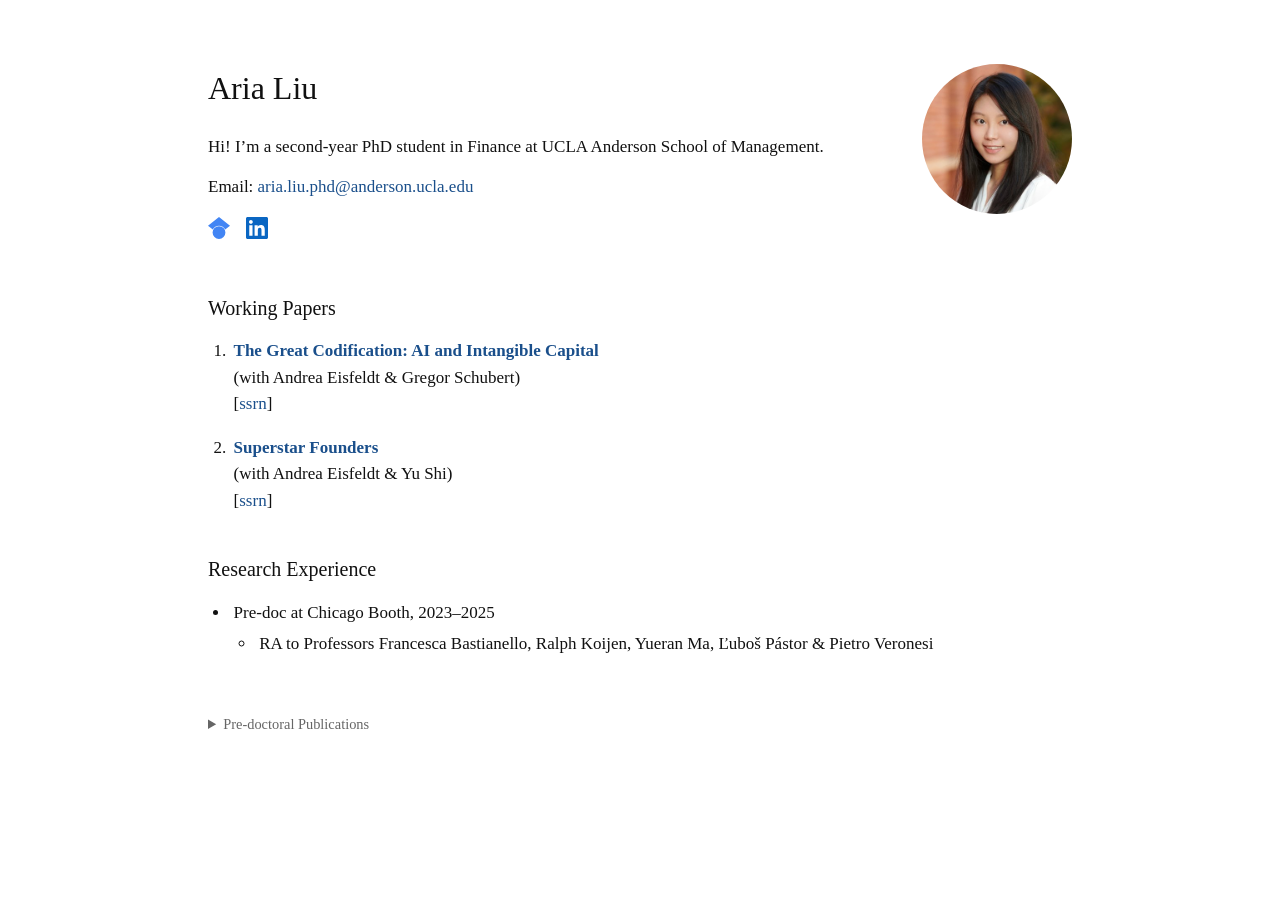
==== index.html @ 4afa7c13 "ERJ entry: with English summary Co-Authored-By: Claude Opus 5.5 <noreply@anthropic.com>" ====
<!doctype html>
<html lang="en">
<head>
<meta charset="utf-8">
<meta name="viewport" content="width=device-width, initial-scale=1">
<title>Aria Liu</title>
<meta name="description" content="Aria Liu, PhD student in Finance at UCLA Anderson School of Management.">
<link rel="stylesheet" href="style.css">
<!-- Google Analytics (property "arialiu") -->
<script async src="https://www.googletagmanager.com/gtag/js?id=G-X3K20Y1VHK"></script>
<script>
  window.dataLayer = window.dataLayer || [];
  function gtag(){dataLayer.push(arguments);}
  gtag('js', new Date());
  // Anonymous visitor number per browser; "?me" marks Aria's own browsers, "?notme" undoes it.
  var vid = '', me = location.protocol === 'file:';
  try {
    vid = localStorage.getItem('al_vid') || '';
    if (!vid) { vid = Math.random().toString(36).slice(2, 8); localStorage.setItem('al_vid', vid); }
    var q = location.search;
    if (/[?&]me(=|&|$)/.test(q)) localStorage.setItem('al_me', '1');
    if (/[?&]notme(=|&|$)/.test(q)) localStorage.removeItem('al_me');
    if (localStorage.getItem('al_me') === '1') me = true;
  } catch (e) {}
  gtag('config', 'G-X3K20Y1VHK', { user_properties: { visitor_id: vid || 'none', is_aria: me ? 'yes' : 'no' } });
</script>
</head>
<body>
<main>

<header class="top">
  <div>
    <h1>Aria Liu</h1>
    <p>Hi! I&rsquo;m a second-year PhD student in Finance at UCLA Anderson School of Management.</p>
    <p>Email: <a href="mailto:aria.liu.phd@anderson.ucla.edu">aria.liu.phd@anderson.ucla.edu</a></p>
    <p class="icons">
      <a class="scholar" href="https://scholar.google.com/citations?user=wVMeEU0AAAAJ&amp;hl=en" aria-label="Google Scholar" title="Google Scholar" target="_blank" rel="noopener">
        <svg viewBox="0 0 24 24" aria-hidden="true"><path d="M5.242 13.769L0 9.5 12 0l12 9.5-5.242 4.269C17.548 11.249 14.978 9.5 12 9.5c-2.977 0-5.548 1.748-6.758 4.269zM12 10a7 7 0 1 0 0 14 7 7 0 0 0 0-14z"/></svg>
      </a>
      <a class="linkedin" href="https://www.linkedin.com/in/aria-liu-715979328/" aria-label="LinkedIn" title="LinkedIn" target="_blank" rel="noopener">
        <svg viewBox="0 0 24 24" aria-hidden="true"><path d="M20.447 20.452h-3.554v-5.569c0-1.328-.027-3.037-1.852-3.037-1.853 0-2.136 1.445-2.136 2.939v5.667H9.351V9h3.414v1.561h.046c.477-.9 1.637-1.85 3.37-1.85 3.601 0 4.267 2.37 4.267 5.455v6.286zM5.337 7.433c-1.144 0-2.063-.926-2.063-2.065 0-1.138.92-2.063 2.063-2.063 1.14 0 2.064.925 2.064 2.063 0 1.139-.925 2.065-2.064 2.065zm1.782 13.019H3.555V9h3.564v11.452zM22.225 0H1.771C.792 0 0 .774 0 1.729v20.542C0 23.227.792 24 1.771 24h20.451C23.2 24 24 23.227 24 22.271V1.729C24 .774 23.2 0 22.222 0h.003z"/></svg>
      </a>
    </p>
  </div>
  <img src="photo.jpg" alt="Aria Liu" width="150" height="203">
</header>

<h2>Working Papers</h2>
<ol>
  <li><b><a href="https://papers.ssrn.com/sol3/papers.cfm?abstract_id=7435743" target="_blank" rel="noopener">The Great Codification: AI and Intangible Capital</a></b><br>
      (with Andrea Eisfeldt &amp; Gregor Schubert)<br>
      [<a href="https://papers.ssrn.com/sol3/papers.cfm?abstract_id=7435743" target="_blank" rel="noopener">ssrn</a>]</li>
  <li><b><a href="https://papers.ssrn.com/sol3/papers.cfm?abstract_id=5780462" target="_blank" rel="noopener">Superstar Founders</a></b><br>
      (with Andrea Eisfeldt &amp; Yu Shi)<br>
      [<a href="https://papers.ssrn.com/sol3/papers.cfm?abstract_id=5780462" target="_blank" rel="noopener">ssrn</a>]</li>
</ol>

<h2>Research Experience</h2>
<ul>
  <li>Pre-doc at Chicago Booth, 2023&ndash;2025
    <ul>
      <li>RA to Professors Francesca Bastianello, Ralph Koijen, Yueran Ma, &#317;ubo&scaron; P&aacute;stor &amp; Pietro Veronesi</li>
    </ul>
  </li>
</ul>

<details class="small foot">
  <summary>Pre-doctoral Publications</summary>
  <ol>
    <li><b><a href="covid-abstract.pdf" target="_blank" rel="noopener">The Impact of COVID-19 on the Chinese Labor Market: A Comprehensive Analysis Based on the Individual Tracking Survey</a></b><br>
        (with F. Cai &amp; D. Zhang)<br>
        <i>Economic Research Journal</i> 56 (2021): 4&ndash;21. In Chinese, with English summary.</li>
    <li><b><a href="https://doi.org/10.1016/j.chieco.2024.102132" target="_blank" rel="noopener">Working Mothers&rsquo; Dilemma during the COVID-19 Pandemic: Evidence from China</a></b><br>
        (with D. Zhang &amp; Y. Zhao)<br>
        <i>China Economic Review</i> 84 (2024): 102132.</li>
    <li><b><a href="https://doi.org/10.1186/s13561-022-00400-z" target="_blank" rel="noopener">Health Shock, Medical Insurance and Financial Asset Allocation: Evidence from CHFS in China</a></b><br>
        (with Y. Hao &amp; Z. Lu)<br>
        <i>Health Economics Review</i> 12 (2022): 52.</li>
  </ol>
</details>

</main>
</body>
</html>
---- style.css ----
:root { color-scheme: light dark; --fg: #111; --muted: #666; --bg: #fff; --link: #1a4f8b; --line: #ccc; }
@media (prefers-color-scheme: dark) {
  :root { --fg: #e6e6e6; --muted: #9a9a9a; --bg: #161616; --link: #8fb8e8; --line: #444; }
}
body { margin: 0; background: var(--bg); color: var(--fg);
       font: 17px/1.55 Georgia, "Times New Roman", serif; }
main { max-width: 54rem; margin: 0 auto; padding: 4rem 1.5rem; }
h1 { font-size: 2rem; font-weight: normal; margin: 0 0 1.25rem; }
h2 { font-size: 1.25rem; font-weight: normal; color: var(--fg); margin: 2.5rem 0 .9rem; }
p { margin: 0 0 .9rem; }
a { color: var(--link); text-decoration: none; }
a:hover { text-decoration: underline; }
ol, ul { padding-left: 1.4rem; margin: 0; }
ul ul { margin-top: .3rem; }
ul ul li { margin: 0; }
li { margin: 0 0 1.1rem; padding-left: .2rem; }
.small { font-size: .9rem; color: var(--muted); }
.small a { color: var(--muted); text-decoration: underline; }
.foot { margin-top: 3.5rem; }
.pres { display: block; font-size: .9rem; line-height: 1.4; color: var(--muted); margin: .15rem 0; }
h1.paper { font-size: 1.5rem; line-height: 1.3; }
summary { cursor: pointer; }
details[open] summary { margin-bottom: 1rem; }
.top { display: flex; justify-content: space-between; align-items: flex-start; gap: 2rem; }
.top img { flex: none; width: 150px; height: 150px; border-radius: 50%; object-fit: cover; object-position: 50% 4%; }
.icons { margin-top: 1rem; display: flex; gap: 1rem; }
.icons a { color: var(--muted); line-height: 0; }
.icons a.scholar { color: #4285F4; }
.icons a.linkedin { color: #0A66C2; }
.icons a:hover { opacity: .75; }
.icons svg { width: 22px; height: 22px; fill: currentColor; }
@media (max-width: 560px) {
  .top { flex-direction: column-reverse; gap: 1.25rem; }
  .top img { width: 120px; height: 120px; }
}
.small b a { text-decoration-thickness: 1px; text-underline-offset: 3px; text-decoration-color: var(--line); }
.small b a:hover { text-decoration-color: currentColor; }
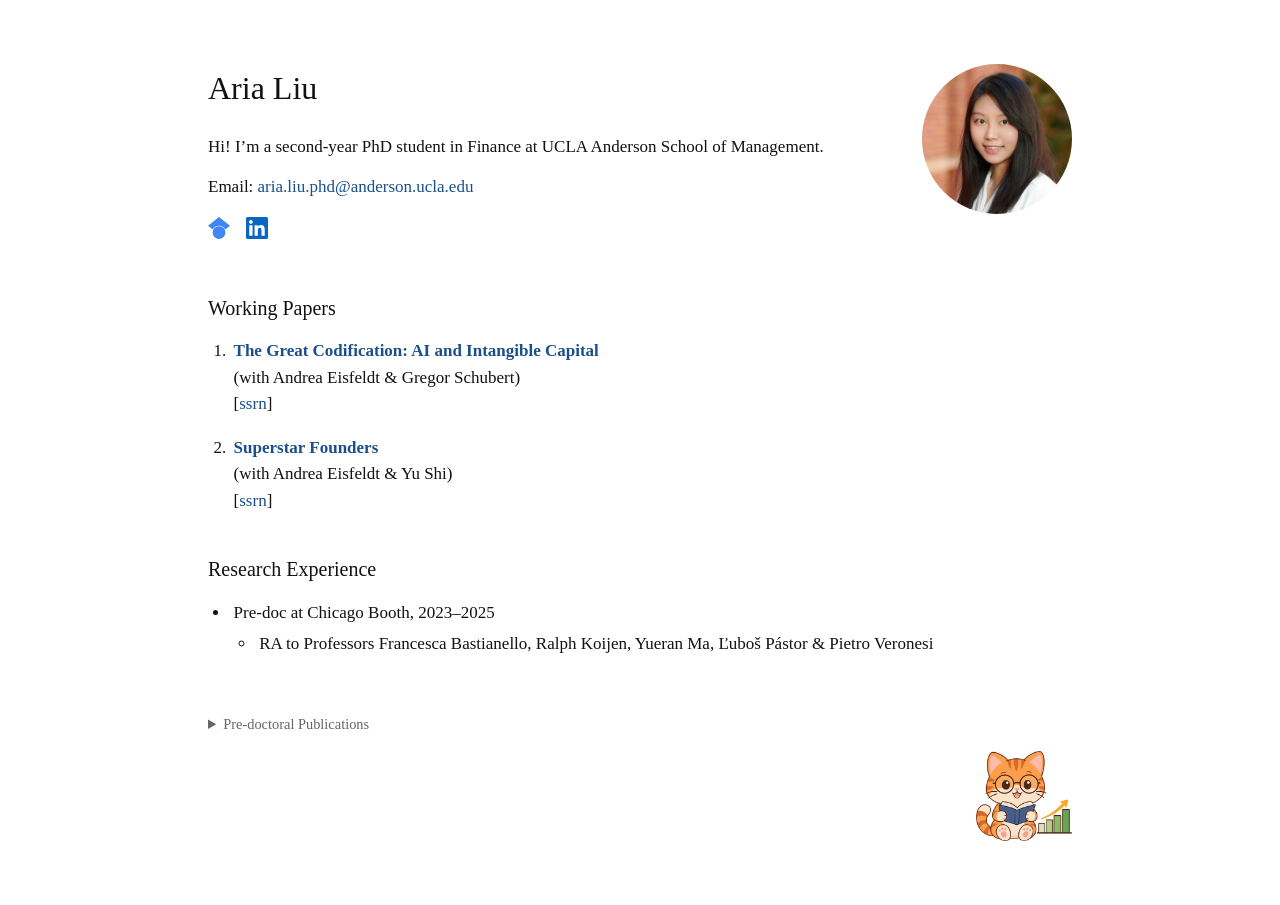
==== commit b3df5777: "Add a small cat (ChatGPT-made) at the bottom right and a cat-face tab icon Co-Authored-By: Claude Op" ====
--- a/index.html
+++ b/index.html
@@ -6,6 +6,8 @@
 <title>Aria Liu</title>
 <meta name="description" content="Aria Liu, PhD student in Finance at UCLA Anderson School of Management.">
 <link rel="stylesheet" href="style.css">
+<link rel="icon" type="image/png" href="favicon.png">
+<link rel="apple-touch-icon" href="apple-touch-icon.png">
 <!-- Google Analytics (property "arialiu") -->
 <script async src="https://www.googletagmanager.com/gtag/js?id=G-X3K20Y1VHK"></script>
 <script>
@@ -70,15 +72,17 @@
     <li><b><a href="covid-abstract.pdf" target="_blank" rel="noopener">The Impact of COVID-19 on the Chinese Labor Market: A Comprehensive Analysis Based on the Individual Tracking Survey</a></b><br>
         (with F. Cai &amp; D. Zhang)<br>
         <i>Economic Research Journal</i> 56 (2021): 4&ndash;21. In Chinese, with English summary.</li>
-    <li><b><a href="https://doi.org/10.1016/j.chieco.2024.102132" target="_blank" rel="noopener">Working Mothers&rsquo; Dilemma during the COVID-19 Pandemic: Evidence from China</a></b><br>
+    <li><b><a href="https://doi.org/10.1016/j.chieco.2024.102132" target="_blank" rel="noopener">Working Mothers&rsquo; Dilemma during the COVID-19 Pandemic</a></b><br>
         (with D. Zhang &amp; Y. Zhao)<br>
         <i>China Economic Review</i> 84 (2024): 102132.</li>
-    <li><b><a href="https://doi.org/10.1186/s13561-022-00400-z" target="_blank" rel="noopener">Health Shock, Medical Insurance and Financial Asset Allocation: Evidence from CHFS in China</a></b><br>
+    <li><b><a href="https://doi.org/10.1186/s13561-022-00400-z" target="_blank" rel="noopener">Health Shock, Medical Insurance and Financial Asset Allocation</a></b><br>
         (with Y. Hao &amp; Z. Lu)<br>
         <i>Health Economics Review</i> 12 (2022): 52.</li>
   </ol>
 </details>
 
+<p class="cat"><img src="cat.png" alt="" width="96" height="90"></p>
+
 </main>
 </body>
 </html>
--- a/style.css
+++ b/style.css
@@ -35,3 +35,5 @@
 }
 .small b a { text-decoration-thickness: 1px; text-underline-offset: 3px; text-decoration-color: var(--line); }
 .small b a:hover { text-decoration-color: currentColor; }
+.cat { text-align: right; margin: 1rem 0 0; line-height: 0; }
+.cat img { width: 96px; height: auto; }
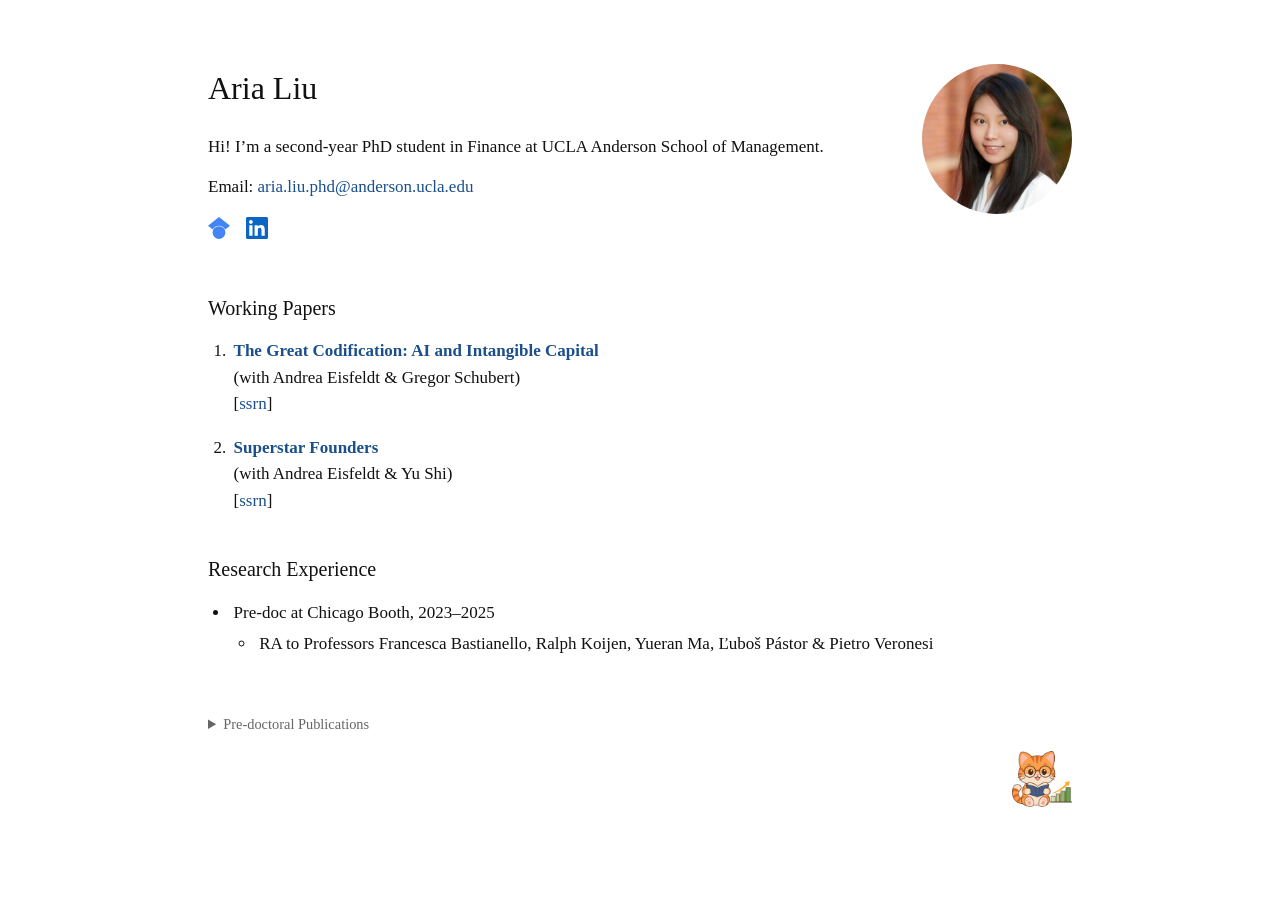
==== commit 1e8bb2d1: "Cat smaller: 96px -> 60px Co-Authored-By: Claude Opus 5.5 <noreply@anthropic.com>" ====
--- a/index.html
+++ b/index.html
@@ -81,7 +81,7 @@
   </ol>
 </details>
 
-<p class="cat"><img src="cat.png" alt="" width="96" height="90"></p>
+<p class="cat"><img src="cat.png" alt="" width="60" height="56"></p>
 
 </main>
 </body>
--- a/style.css
+++ b/style.css
@@ -36,4 +36,4 @@
 .small b a { text-decoration-thickness: 1px; text-underline-offset: 3px; text-decoration-color: var(--line); }
 .small b a:hover { text-decoration-color: currentColor; }
 .cat { text-align: right; margin: 1rem 0 0; line-height: 0; }
-.cat img { width: 96px; height: auto; }
+.cat img { width: 60px; height: auto; }
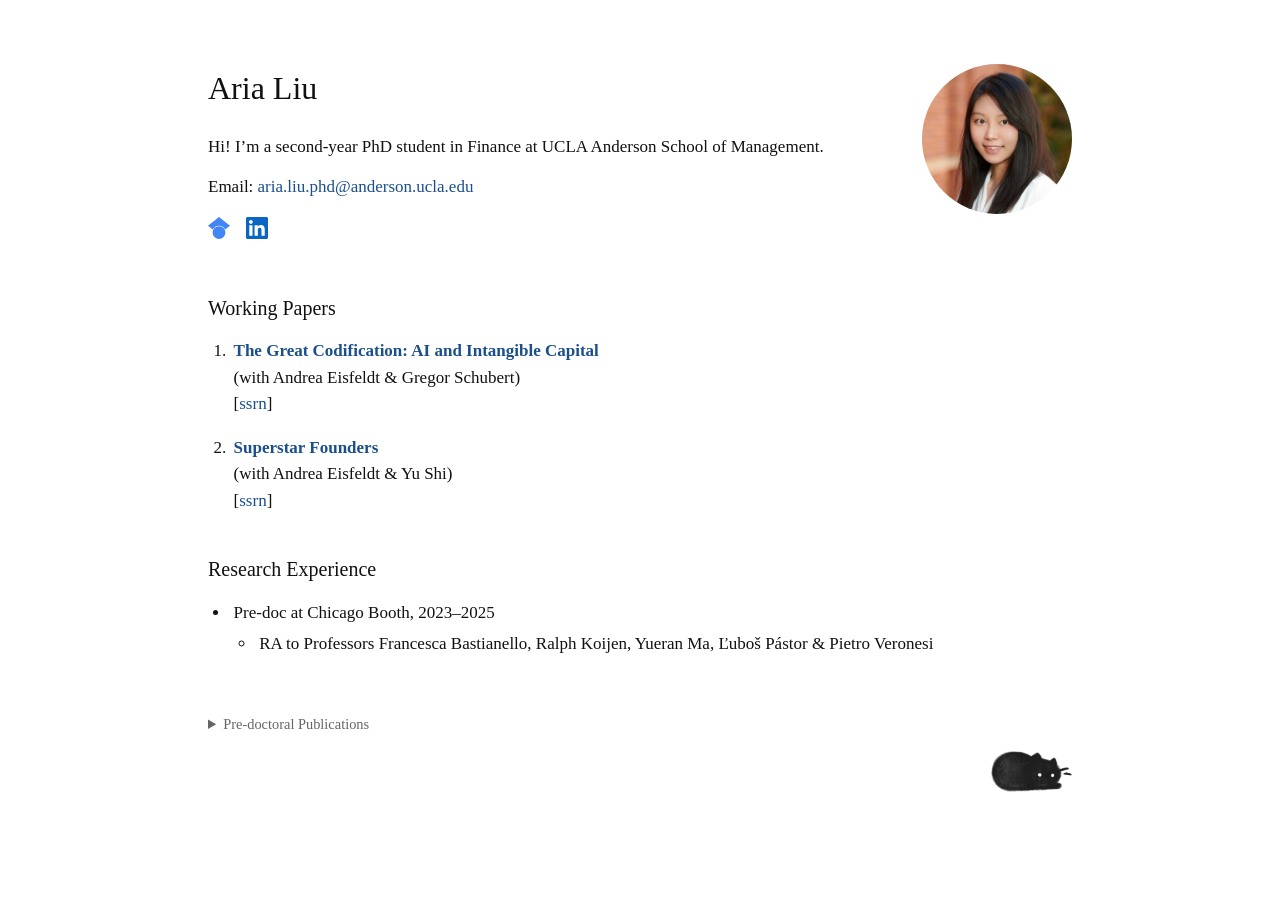
==== commit 1198117d: "Random black cat (one of five) at the bottom right Co-Authored-By: Claude Opus 5.5 <noreply@anthropi" ====
--- a/index.html
+++ b/index.html
@@ -81,7 +81,16 @@
   </ol>
 </details>
 
-<p class="cat"><img src="cat.png" alt="" width="60" height="56"></p>
+<p class="cat" id="cat"></p>
+<script>
+  // One of five cats at random on each visit.
+  (function () {
+    var cats = [['loaf', 81, 41], ['long', 46, 73], ['headphones', 55, 62], ['box', 70, 47], ['sleeping', 76, 45]];
+    var c = cats[Math.floor(Math.random() * cats.length)], img = new Image();
+    img.src = 'cats/cat_' + c[0] + '.png'; img.width = c[1]; img.height = c[2]; img.alt = '';
+    document.getElementById('cat').appendChild(img);
+  })();
+</script>
 
 </main>
 </body>
--- a/style.css
+++ b/style.css
@@ -36,4 +36,5 @@
 .small b a { text-decoration-thickness: 1px; text-underline-offset: 3px; text-decoration-color: var(--line); }
 .small b a:hover { text-decoration-color: currentColor; }
 .cat { text-align: right; margin: 1rem 0 0; line-height: 0; }
-.cat img { width: 60px; height: auto; }
+.cat img { height: auto; }
+@media (prefers-color-scheme: dark) { .cat img { background: #f4f3ef; border-radius: 6px; padding: 4px 6px; } }
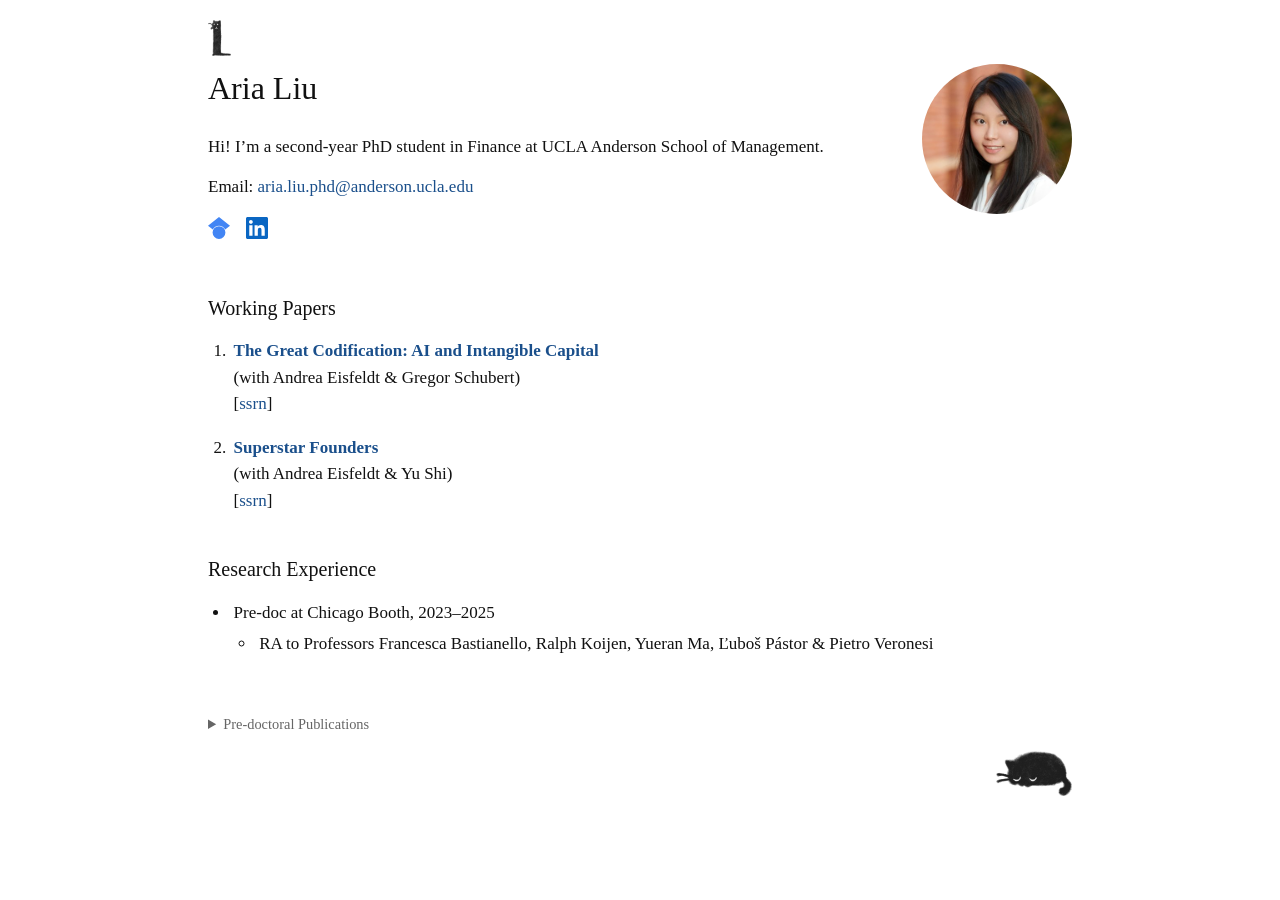
==== commit 392898b6: "Second, smaller random cat at the top left Co-Authored-By: Claude Opus 5.5 <noreply@anthropic.com>" ====
--- a/index.html
+++ b/index.html
@@ -32,6 +32,7 @@
 
 <header class="top">
   <div>
+    <p class="cat-top" id="cat-top"></p>
     <h1>Aria Liu</h1>
     <p>Hi! I&rsquo;m a second-year PhD student in Finance at UCLA Anderson School of Management.</p>
     <p>Email: <a href="mailto:aria.liu.phd@anderson.ucla.edu">aria.liu.phd@anderson.ucla.edu</a></p>
@@ -83,12 +84,17 @@
 
 <p class="cat" id="cat"></p>
 <script>
-  // One of five cats at random on each visit.
+  // Two different cats of the five at random on each visit: a small one at the top left, one at the bottom right.
   (function () {
     var cats = [['loaf', 81, 41], ['long', 46, 73], ['headphones', 55, 62], ['box', 70, 47], ['sleeping', 76, 45]];
-    var c = cats[Math.floor(Math.random() * cats.length)], img = new Image();
-    img.src = 'cats/cat_' + c[0] + '.png'; img.width = c[1]; img.height = c[2]; img.alt = '';
-    document.getElementById('cat').appendChild(img);
+    var i = Math.floor(Math.random() * 5), j = (i + 1 + Math.floor(Math.random() * 4)) % 5;
+    function put(id, c, s) {
+      var img = new Image();
+      img.src = 'cats/cat_' + c[0] + '.png'; img.width = Math.round(c[1] * s); img.height = Math.round(c[2] * s); img.alt = '';
+      document.getElementById(id).appendChild(img);
+    }
+    put('cat-top', cats[i], 0.5);
+    put('cat', cats[j], 1);
   })();
 </script>
 
--- a/style.css
+++ b/style.css
@@ -22,7 +22,7 @@
 summary { cursor: pointer; }
 details[open] summary { margin-bottom: 1rem; }
 .top { display: flex; justify-content: space-between; align-items: flex-start; gap: 2rem; }
-.top img { flex: none; width: 150px; height: 150px; border-radius: 50%; object-fit: cover; object-position: 50% 4%; }
+.top > img { flex: none; width: 150px; height: 150px; border-radius: 50%; object-fit: cover; object-position: 50% 4%; }
 .icons { margin-top: 1rem; display: flex; gap: 1rem; }
 .icons a { color: var(--muted); line-height: 0; }
 .icons a.scholar { color: #4285F4; }
@@ -31,10 +31,13 @@
 .icons svg { width: 22px; height: 22px; fill: currentColor; }
 @media (max-width: 560px) {
   .top { flex-direction: column-reverse; gap: 1.25rem; }
-  .top img { width: 120px; height: 120px; }
+  .top > img { width: 120px; height: 120px; }
 }
 .small b a { text-decoration-thickness: 1px; text-underline-offset: 3px; text-decoration-color: var(--line); }
 .small b a:hover { text-decoration-color: currentColor; }
 .cat { text-align: right; margin: 1rem 0 0; line-height: 0; }
 .cat img { height: auto; }
-@media (prefers-color-scheme: dark) { .cat img { background: #f4f3ef; border-radius: 6px; padding: 4px 6px; } }
+@media (prefers-color-scheme: dark) { .cat img, .cat-top img { background: #f4f3ef; border-radius: 6px; padding: 4px 6px; } }
+.cat-top { position: relative; height: 0; margin: 0; line-height: 0; }
+.cat-top img { position: absolute; left: 0; bottom: .5rem; height: auto; }
+@media (max-width: 560px) { .cat-top { height: auto; margin: 0 0 .4rem; } .cat-top img { position: static; } }
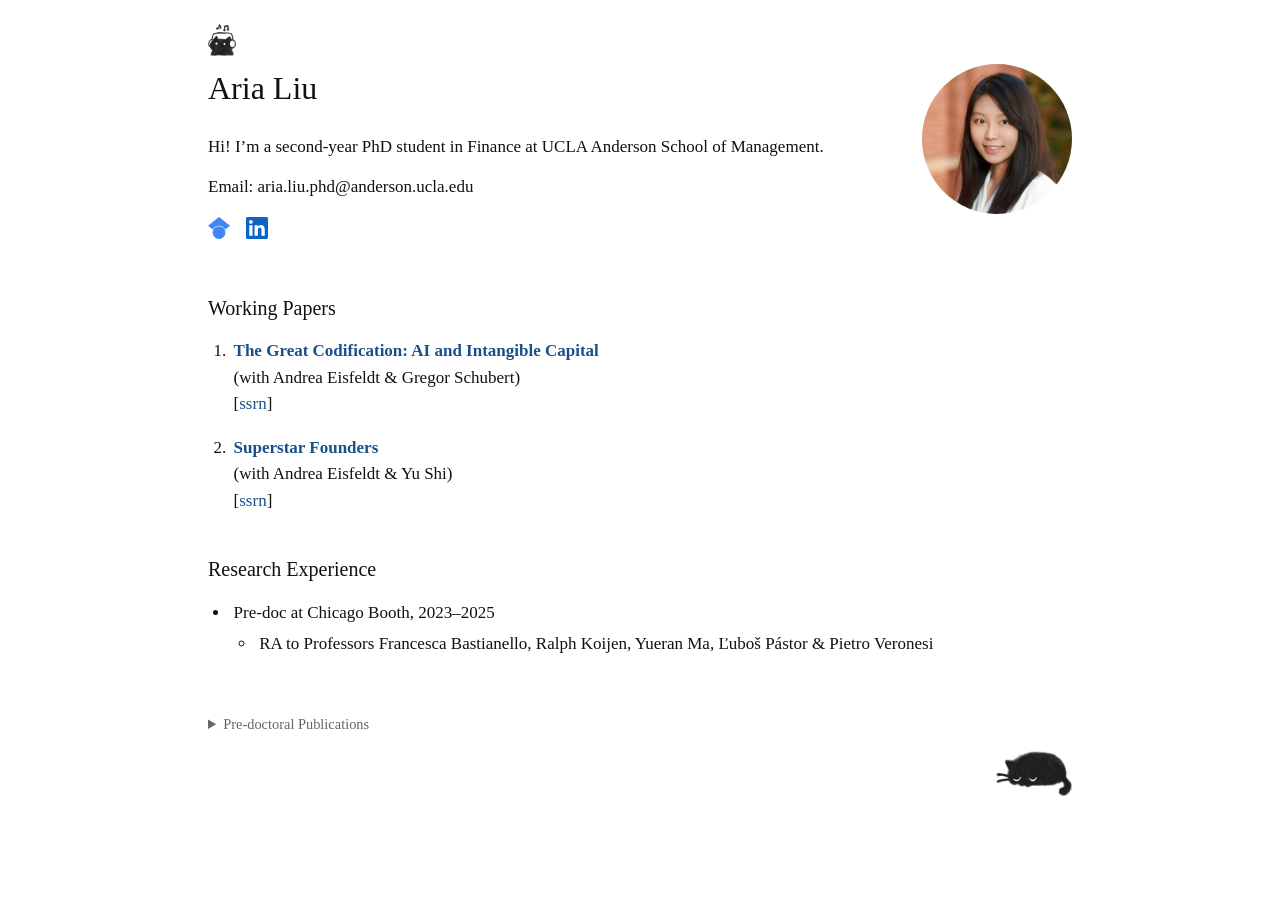
==== commit e8dca5eb: "Email address as plain text, no mailto link Co-Authored-By: Claude Opus 5.5 <noreply@anthropic.com>" ====
--- a/index.html
+++ b/index.html
@@ -35,7 +35,7 @@
     <p class="cat-top" id="cat-top"></p>
     <h1>Aria Liu</h1>
     <p>Hi! I&rsquo;m a second-year PhD student in Finance at UCLA Anderson School of Management.</p>
-    <p>Email: <a href="mailto:aria.liu.phd@anderson.ucla.edu">aria.liu.phd@anderson.ucla.edu</a></p>
+    <p>Email: aria.liu.phd@anderson.ucla.edu</p>
     <p class="icons">
       <a class="scholar" href="https://scholar.google.com/citations?user=wVMeEU0AAAAJ&amp;hl=en" aria-label="Google Scholar" title="Google Scholar" target="_blank" rel="noopener">
         <svg viewBox="0 0 24 24" aria-hidden="true"><path d="M5.242 13.769L0 9.5 12 0l12 9.5-5.242 4.269C17.548 11.249 14.978 9.5 12 9.5c-2.977 0-5.548 1.748-6.758 4.269zM12 10a7 7 0 1 0 0 14 7 7 0 0 0 0-14z"/></svg>
